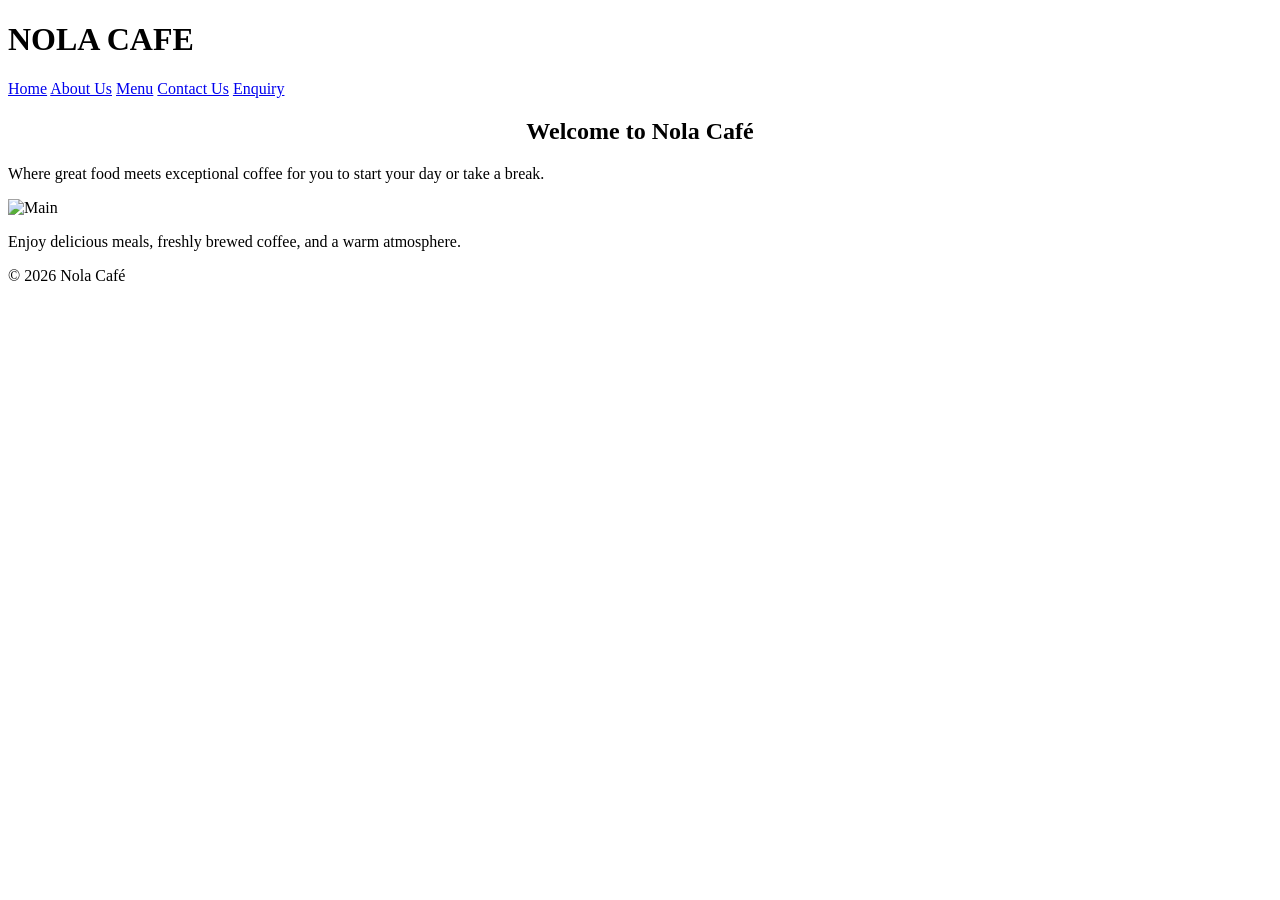
==== index.html @ 25c1363e "Create index.html" ====
<!DOCTYPE html>
<html lang="en">
<head>
    <meta charset="UTF-8">
    <meta name="viewport" content="width=device-width, initial-scale=1.0">
    <title>HOME | Nola Café</title>
</head>
<body>
    
     <header>
        <h1>NOLA CAFE</h1>
    

<nav>
    
    <a href="index.html">Home</a>
    <a href="pages/about.html">About Us</a>
    <a href="pages/menu.html">Menu</a>
    <a href="pages/contact.html">Contact Us</a>
    <a href="pages/enquiry.html">Enquiry</a>

</nav>
</header>   
   
  <main>

<section>
  
<h1 style="text-align: center;color: black; size: 24px; size: medium">Welcome to Nola Café</h1>
<p>Where great food meets exceptional coffee for you to start your day or take a break.</p>

<!-- add the image OIP(1).webp to the home page with a width of 100% and height of 100% -->
<img src ="pages/cafe.webp" alt="Main" width="100%" height="100%">
</section>
<p>Enjoy delicious meals, freshly brewed coffee, and a warm atmosphere.</p>

</main> 

<p>© 2026 Nola Café</p>

</body>
</html>
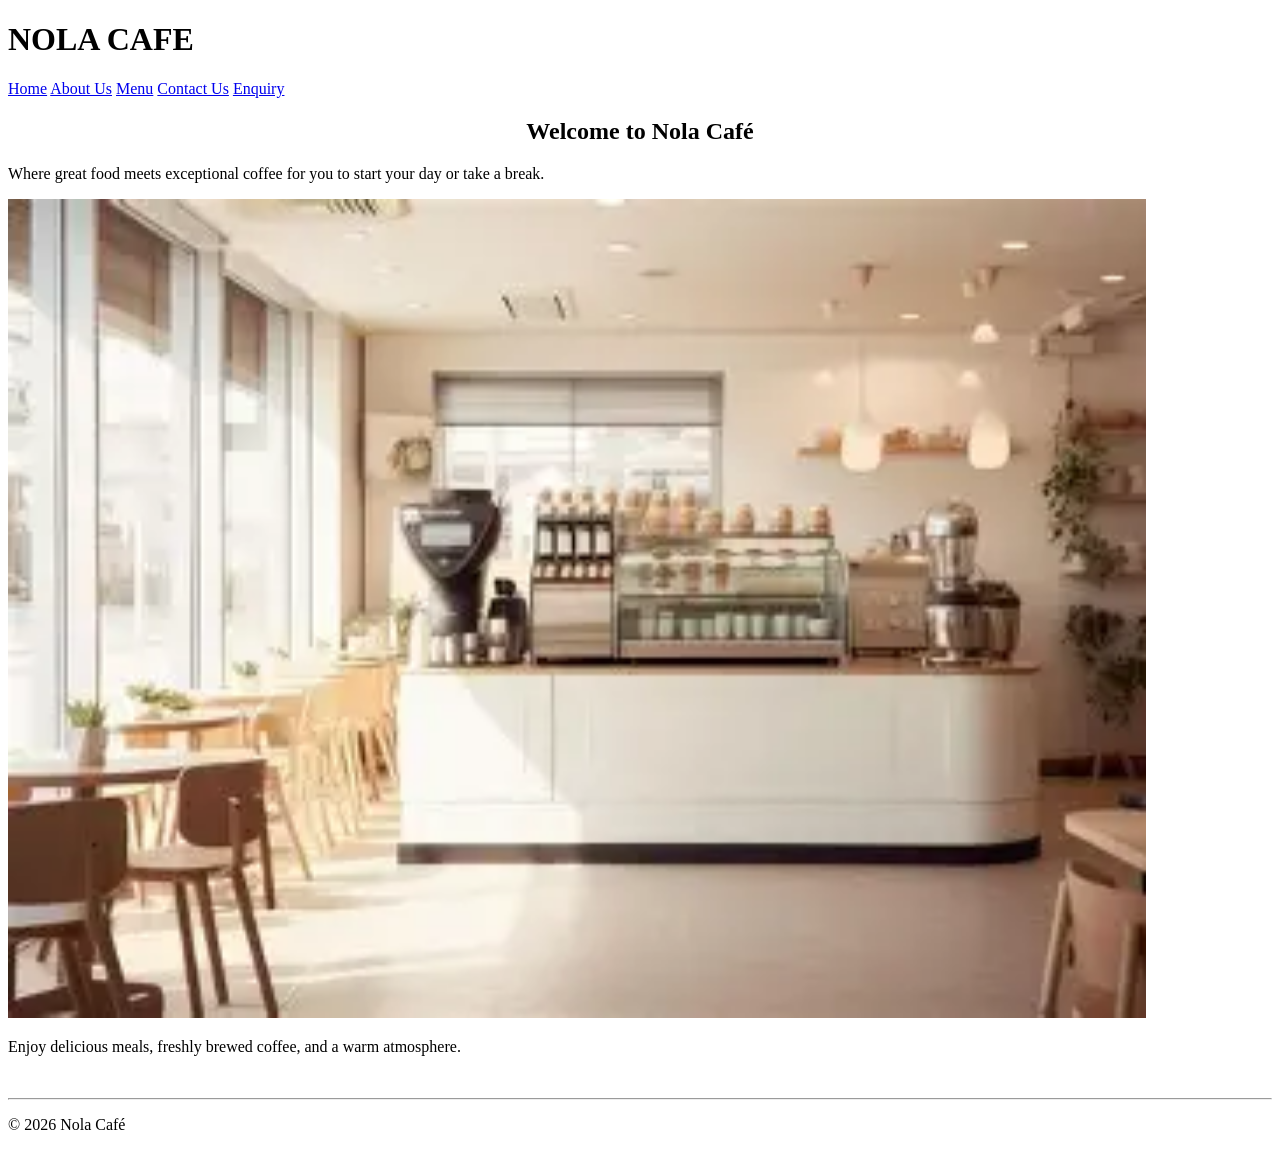
==== commit 30fbf2b1: "Update index.html" ====
--- a/index.html
+++ b/index.html
@@ -30,11 +30,13 @@
 <p>Where great food meets exceptional coffee for you to start your day or take a break.</p>
 
 <!-- add the image OIP(1).webp to the home page with a width of 100% and height of 100% -->
-<img src ="pages/cafe.webp" alt="Main" width="100%" height="100%">
+<img src ="./assets/images/download.webp" width="90%" height="90%" alt="Main">
 </section>
 <p>Enjoy delicious meals, freshly brewed coffee, and a warm atmosphere.</p>
+<br/><hr>
+</main> 
 
-</main> 
+ 
 
 <p>© 2026 Nola Café</p>
 
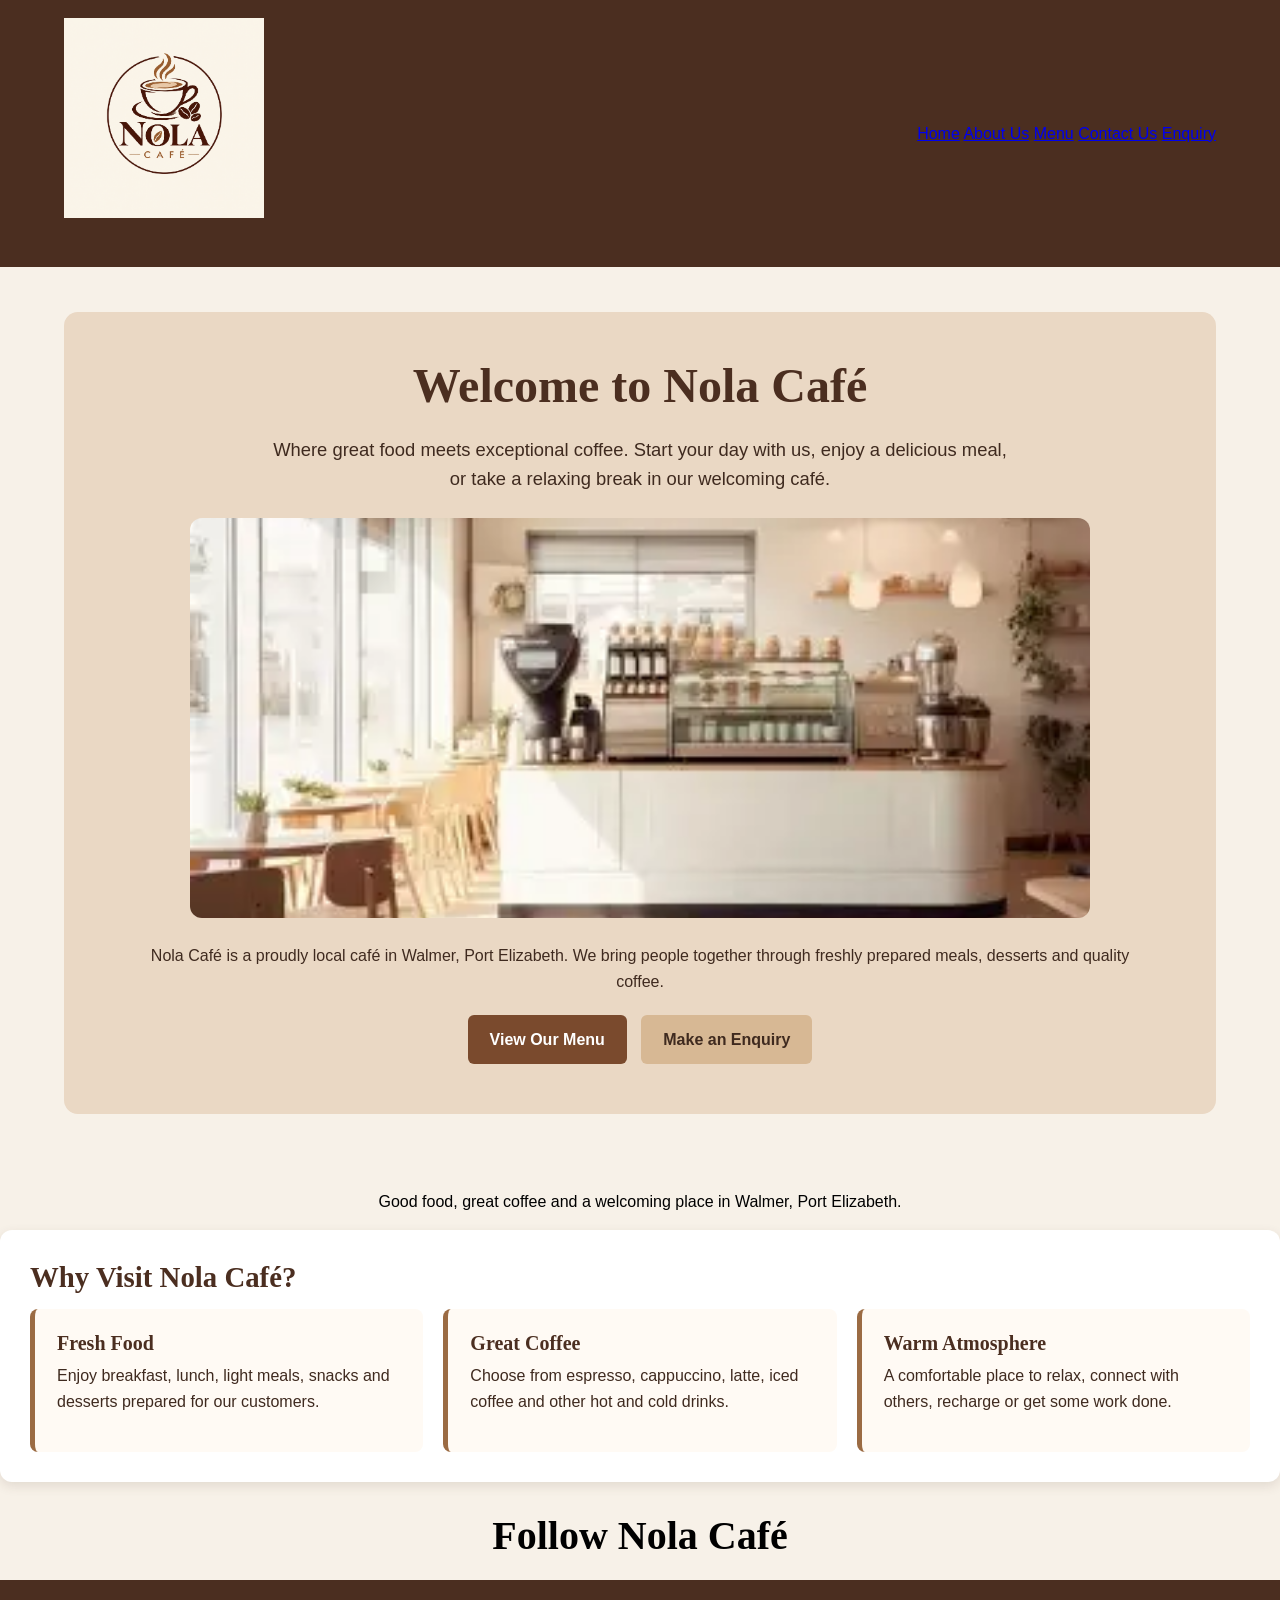
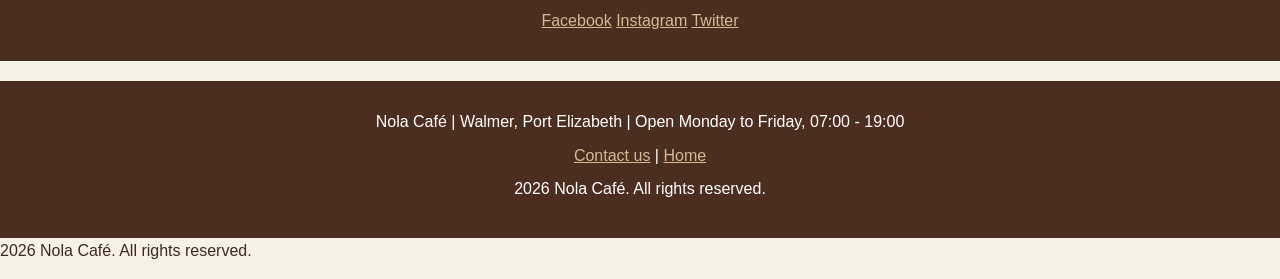
==== commit 9337f1b1: "Update index.html" ====
--- a/index.html
+++ b/index.html
@@ -3,42 +3,102 @@
 <head>
     <meta charset="UTF-8">
     <meta name="viewport" content="width=device-width, initial-scale=1.0">
-    <title>HOME | Nola Café</title>
+    <title>NOLA CAFE</title>
+       <!-- External stylesheet -->
+    <link rel="stylesheet" href="./assets/css/style.css">
 </head>
 <body>
-    
-     <header>
-        <h1>NOLA CAFE</h1>
-    
+   <header>
+        <h1>
+       <img src="./assets/images/logo.png" alt="NOLA CAFE Logo" size=" small" width="200" height="200">
+        </h1>
+        
+ <!-- Main navigation -->
+<nav>
+      <a href="index.html" class="active">Home</a>
+      <a href="pages/about.html">About Us</a>
+      <a href="pages/menu.html">Menu</a>
+      <a href="pages/contact.html">Contact Us</a>
+      <a href="pages/enquiry.html">Enquiry</a>
 
-<nav>
-    
-    <a href="index.html">Home</a>
-    <a href="pages/about.html">About Us</a>
-    <a href="pages/menu.html">Menu</a>
-    <a href="pages/contact.html">Contact Us</a>
-    <a href="pages/enquiry.html">Enquiry</a>
+ </nav>
+       </header>   
+    <!-- Main website content -->
+    <main>
+       
+        <section class="hero">
+            <h1>Welcome to Nola Café</h1>
+            <p class="hero-text">Where great food meets exceptional coffee. Start your day with us, enjoy a delicious meal, or take a relaxing break in our welcoming café.</p>
+            <img class="hero-image" 
+            src="./assets/images/download.webp" width="250%" height="250%" alt="Main">
+            <p>Nola Café is a proudly local café in Walmer, Port Elizabeth. We bring people together through freshly prepared meals, desserts and quality coffee.</p>
+            <a class="button" href="pages/menu.html">View Our Menu</a>
+            <a class="button button-light" href="pages/enquiry.html">Make an Enquiry</a>
 
-</nav>
-</header>   
-   
-  <main>
+        </section>
 
-<section>
-  
-<h1 style="text-align: center;color: black; size: 24px; size: medium">Welcome to Nola Café</h1>
-<p>Where great food meets exceptional coffee for you to start your day or take a break.</p>
 
-<!-- add the image OIP(1).webp to the home page with a width of 100% and height of 100% -->
-<img src ="./assets/images/download.webp" width="90%" height="90%" alt="Main">
-</section>
-<p>Enjoy delicious meals, freshly brewed coffee, and a warm atmosphere.</p>
-<br/><hr>
-</main> 
+    </main>
 
- 
+                <p style="text-align: center; color: black; size: 24px; size: medium">
+                    Good food, great coffee and a welcoming place
+                    in Walmer, Port Elizabeth.
+                </p>
 
-<p>© 2026 Nola Café</p>
 
+         <section class="card">
+            <h2>Why Visit Nola Café?</h2>
+            <div class="info-grid">
+                <article class="info-card">
+                    <h3>Fresh Food</h3>
+                    <p>Enjoy breakfast, lunch, light meals, snacks and desserts prepared for our customers.</p>
+                </article>
+                <article class="info-card">
+                    <h3>Great Coffee</h3>
+                    <p>Choose from espresso, cappuccino, latte, iced coffee and other hot and cold drinks.</p>
+                </article>
+                <article class="info-card">
+                    <h3>Warm Atmosphere</h3>
+                    <p>A comfortable place to relax, connect with others, recharge or get some work done.</p>
+                </article>
+            </div>
+        </section>
+    </main>
+
+
+            <div>
+
+                <h1 style="text-align: center; color: black; size: 24px; size: medium">Follow Nola Café</h1>
+
+                <!-- Replace these with the café's verified social media profiles -->
+                <div class="social-links">
+                   <footer>
+                    <a href="https://facebook.com/NolaCafe" target="_blank"><i class = "fab fa-facebook-f"></i> Facebook</a>
+                    <a href="https://www.instagram.com/NolaCafe" target="_blank"><i class = "fab fa-instagram"></i> Instagram</a>
+                    <a href="https://twitter.com/NolaCafe" target="_blank"><i class = "fab fa-twitter"></i> Twitter</a>  
+                </footer>  
+                </div>
+
+            </div>
+
+            <footer>
+        <p>Nola Café | Walmer, Port Elizabeth | Open Monday to Friday, 07:00 - 19:00</p>
+        <p><a href="contact.html">Contact us</a> | <a href="../index.html">Home</a></p>
+        <p> 2026 Nola Café. All rights reserved.</p>
+    </footer>
+
+
+        <div class="copyright">
+
+            <p>
+              2026 Nola Café. All rights reserved.
+            </p>
+
+        </div>
+
+    </footer>
+</body>
+
+</html>
 </body>
 </html>
--- a/assets/css/style.css
+++ b/assets/css/style.css
@@ -0,0 +1,594 @@
+@import url('https://fonts.googleapis.com/css2?family=Sofia&effect=neon|outline|emboss|shadow-multiple:wght@300&display=swap');
+
+/* Basic reset */
+* {
+    margin: 0;
+    padding: 0;
+    box-sizing: border-box;
+    border: 0;
+    font-size: 100%;
+}
+
+
+/* BODY  */
+
+body {
+    font-family: Arial, Helvetica, sans-serif;
+    font-size: 16px;
+    line-height: 1.6;
+    color: #3f2a1f;
+    background-color: #f7f1e8;
+}
+
+
+/* =========================
+   HEADER
+   ========================= */
+
+header {
+    background-color: #4b2e20;
+    color: white;
+    padding: 18px 5%;
+    display: flex;
+    justify-content: space-between;
+    align-items: center;
+    gap: 25px;
+}
+
+
+/* =========================
+   LOGO
+   ========================= */
+
+.logo {
+    font-family: Georgia, "Times New Roman", serif;
+    font-size: 1.8rem;
+    font-weight: bold;
+    letter-spacing: 2px;
+    white-space: nowrap;
+}
+
+
+/* =========================
+   NAVIGATION
+   ========================= */
+
+.nav-links {
+    list-style: none;
+    padding: 0;
+    margin: 0;
+    display: flex;
+    justify-content: center;
+    align-items: center;
+    gap: 5px;
+    background-color: #4b2e20;
+}
+
+.nav-links li {
+    list-style: none;
+}
+
+.nav-links a {
+    color: #f7f1e8;
+    text-decoration: none;
+    padding: 10px 15px;
+    border-radius: 5px;
+    font-weight: bold;
+    display: block;
+}
+
+.nav-links a:hover,
+.nav-links a.active {
+    background-color: #d7b894;
+    color: #3f2a1f;
+}
+
+
+/* =========================
+   HEADINGS
+   ========================= */
+
+h1,
+h2,
+h3 {
+    font-family: Georgia, "Times New Roman", serif;
+    color: #4b2e20;
+    line-height: 1.2;
+}
+
+h1 {
+    text-align: center;
+    font-size: 2.5rem;
+    margin-bottom: 20px;
+}
+
+h2 {
+    font-size: 1.8rem;
+    margin-bottom: 15px;
+}
+
+h3 {
+    font-size: 1.25rem;
+    margin-bottom: 8px;
+}
+/* Main page area */
+main {
+    width: 90%;
+    max-width: 1200px;
+    margin: 0 auto;
+    padding: 45px 0;
+}
+
+h1,
+h2,
+h3 {
+    font-family: Georgia, 'Times New Roman', serif;
+    color: #4b2e20;
+    line-height: 1.2;
+}
+
+h1 {
+    text-align: center;
+    font-size: 2.5rem;
+    margin-bottom: 20px;
+}
+
+h2 {
+    font-size: 1.8rem;
+    margin-bottom: 15px;
+}
+
+h3 {
+    font-size: 1.25rem;
+    margin-bottom: 8px;
+}
+
+p {
+    margin-bottom: 15px;
+}
+
+/* Reusable content card */
+.card {
+    background-color: white;
+    padding: 30px;
+    margin-bottom: 30px;
+    border-radius: 12px;
+    box-shadow: 0 4px 12px rgba(75, 46, 32, 0.12);
+}
+
+/* Home page hero */
+.hero {
+    text-align: center;
+    background-color: #ead8c4;
+    padding: 45px 6%;
+    margin-bottom: 30px;
+    border-radius: 14px;
+}
+
+.hero h1 {
+    font-size: 3rem;
+}
+
+.hero-text {
+    max-width: 750px;
+    margin: 0 auto 25px;
+    font-size: 1.15rem;
+}
+
+.hero-image {
+    display: block;
+    width: 100%;
+    max-width: 900px;
+    height: 400px;
+    object-fit: cover;
+    margin: 25px auto;
+    border-radius: 12px;
+}
+
+/* Buttons */
+.button {
+    display: inline-block;
+    background-color: #7a4a2d;
+    color: white;
+    text-decoration: none;
+    padding: 12px 22px;
+    margin: 5px;
+    border-radius: 6px;
+    font-weight: bold;
+    transition: background-color 0.3s ease, transform 0.2s ease;
+}
+
+.button:hover {
+    background-color: #4b2e20;
+    transform: translateY(-2px);
+}
+
+.button-light {
+    background-color: #d7b894;
+    color: #3f2a1f;
+}
+
+.button-light:hover {
+    background-color: #c4a17a;
+}
+
+/* Home page information cards */
+.info-grid {
+    display: grid;
+    grid-template-columns: repeat(3, 1fr);
+    gap: 20px;
+}
+
+.info-card {
+    background-color: #fffaf4;
+    padding: 22px;
+    border-left: 5px solid #9b6b43;
+    border-radius: 8px;
+}
+
+/* About page content */
+.about-section {
+    margin-bottom: 18px;
+}
+
+.about-section h2 {
+    border-bottom: 2px solid #d7b894;
+    padding-bottom: 8px;
+}
+
+/* Native HTML details/summary keeps the About page interactive without JavaScript */
+details {
+    background-color: #fffaf4;
+    margin-bottom: 10px;
+    border: 1px solid #ead8c4;
+    border-radius: 7px;
+    overflow: hidden;
+}
+
+details summary {
+    cursor: pointer;
+    padding: 15px 18px;
+    background-color: #ead8c4;
+    color: #4b2e20;
+    font-weight: bold;
+}
+
+details p {
+    padding: 15px 18px 5px;
+}
+
+/* Team cards */
+.team-grid {
+    display: grid;
+    grid-template-columns: repeat(5, 1fr);
+    gap: 15px;
+}
+
+.team-card {
+    background-color: #fffaf4;
+    padding: 20px 12px;
+    text-align: center;
+    border-radius: 10px;
+    border: 1px solid #ead8c4;
+    box-shadow: 0 3px 8px rgba(75, 46, 32, 0.08);
+}
+
+.team-card p:last-child {
+    margin-bottom: 0;
+}
+
+.team-icon {
+    width: 65px;
+    height: 65px;
+    margin: 0 auto 12px;
+    display: flex;
+    align-items: center;
+    justify-content: center;
+    background-color: #7a4a2d;
+    color: white;
+    border-radius: 50%;
+    font-family: Georgia, 'Times New Roman', serif;
+    font-size: 1.4rem;
+}
+
+/* Menu tables */
+.menu-intro {
+    max-width: 750px;
+    margin: 0 auto 30px;
+    text-align: center;
+}
+
+.menu-section {
+    margin-bottom: 30px;
+}
+
+.menu-section h2 {
+    background-color: #4b2e20;
+    color: white;
+    padding: 13px 18px;
+    margin-bottom: 0;
+    border-radius: 8px 8px 0 0;
+}
+
+.menu-table {
+    width: 100%;
+    border-collapse: collapse;
+    background-color: white;
+    box-shadow: 0 3px 10px rgba(75, 46, 32, 0.1);
+}
+
+.menu-table th,
+.menu-table td {
+    padding: 13px 16px;
+    text-align: left;
+    border-bottom: 1px solid #ead8c4;
+}
+
+.menu-table th {
+    background-color: #f0e2d1;
+    color: #4b2e20;
+}
+
+.menu-table th:last-child,
+.menu-table td:last-child {
+    text-align: right;
+    white-space: nowrap;
+}
+
+.menu-table tr:hover {
+    background-color: #fff8ef;
+}
+
+.special td {
+    font-weight: bold;
+}
+
+/* Contact page */
+.contact-grid {
+    display: grid;
+    grid-template-columns: 1fr 1fr;
+    gap: 25px;
+    align-items: start;
+}
+
+.contact-list {
+    list-style: none;
+}
+
+.contact-list li {
+    background-color: #fffaf4;
+    padding: 13px;
+    margin-bottom: 10px;
+    border-radius: 7px;
+}
+
+.contact-list a {
+    color: #7a4a2d;
+    font-weight: bold;
+}
+
+.map {
+    width: 100%;
+    min-height: 350px;
+    border: 0;
+    border-radius: 10px;
+}
+
+/* Forms */
+.form-container {
+    max-width: 750px;
+    margin: 0 auto;
+    background-color: white;
+    padding: 30px;
+    border-radius: 12px;
+    box-shadow: 0 4px 12px rgba(75, 46, 32, 0.12);
+}
+
+.form-group {
+    margin-bottom: 18px;
+}
+
+label {
+    display: block;
+    margin-bottom: 6px;
+    font-weight: bold;
+}
+
+input[type='text'],
+input[type='email'],
+input[type='tel'],
+input[type='date'],
+select,
+textarea {
+    width: 100%;
+    padding: 11px;
+    border: 1px solid #cdbba8;
+    border-radius: 6px;
+    font: inherit;
+    background-color: #fffdf9;
+}
+
+input:focus,
+select:focus,
+textarea:focus {
+    outline: 2px solid #d7b894;
+    border-color: #7a4a2d;
+}
+
+textarea {
+    min-height: 130px;
+    resize: vertical;
+}
+
+.radio-group,
+.checkbox-label {
+    font-weight: normal;
+}
+
+.radio-group label {
+    display: inline-block;
+    margin-right: 18px;
+    font-weight: normal;
+}
+
+.form-buttons {
+    text-align: center;
+    margin-top: 20px;
+}
+
+input[type='submit'],
+input[type='reset'] {
+    padding: 11px 20px;
+    border: 0;
+    border-radius: 6px;
+    cursor: pointer;
+    font: inherit;
+    font-weight: bold;
+    margin: 5px;
+}
+
+input[type='submit'] {
+    background-color: #7a4a2d;
+    color: white;
+}
+
+input[type='reset'] {
+    background-color: #ddd0c3;
+    color: #3f2a1f;
+}
+
+input[type='submit']:hover {
+    background-color: #4b2e20;
+}
+
+input[type='reset']:hover {
+    background-color: #c9b9aa;
+}
+
+/* Footer */
+footer {
+    background-color: #4b2e20;
+    color: white;
+    text-align: center;
+    padding: 28px 5%;
+    margin-top: 20px;
+}
+
+footer p {
+    margin-bottom: 8px;
+}
+
+footer a {
+    color: #d7b894;
+}
+
+/* Tablet layout */
+@media (max-width: 900px) {
+    header {
+        flex-direction: column;
+    }
+
+    .info-grid {
+        grid-template-columns: repeat(2, 1fr);
+    }
+
+    .team-grid {
+        grid-template-columns: repeat(3, 1fr);
+    }
+
+    .contact-grid {
+        grid-template-columns: 1fr;
+    }
+}
+
+/* Mobile layout - CSS responsive breakpoint required for Part 2 */
+@media (max-width: 600px) {
+    body {
+        font-size: 15px;
+    }
+
+    header {
+        padding: 16px 4%;
+        gap: 12px;
+    }
+
+    .logo {
+        font-size: 1.5rem;
+    }
+
+    .nav-links {
+        width: 100%;
+        flex-direction: column;
+        gap: 3px;
+    }
+
+    .nav-links a {
+        width: 100%;
+        text-align: center;
+    }
+
+    main {
+        width: 94%;
+        padding: 30px 0;
+    }
+
+    h1 {
+        font-size: 2rem;
+    }
+
+    h2 {
+        font-size: 1.5rem;
+    }
+
+    .hero {
+        padding: 30px 5%;
+    }
+
+    .hero h1 {
+        font-size: 2.2rem;
+    }
+
+    .hero-image {
+        height: 250px;
+    }
+
+    .info-grid,
+    .team-grid {
+        grid-template-columns: 1fr;
+    }
+
+    .card,
+    .form-container {
+        padding: 20px;
+    }
+
+    .menu-table {
+        font-size: 0.9rem;
+    }
+
+    .menu-table th,
+    .menu-table td {
+        padding: 10px 8px;
+    }
+
+    .map {
+        min-height: 280px;
+    }
+}
+
+/* Very small phones */
+@media (max-width: 400px) {
+    .hero-image {
+        height: 210px;
+    }
+
+    .button {
+        display: block;
+        margin: 8px 0;
+    }
+
+    .menu-table th,
+    .menu-table td {
+        padding: 8px 5px;
+    }
+}
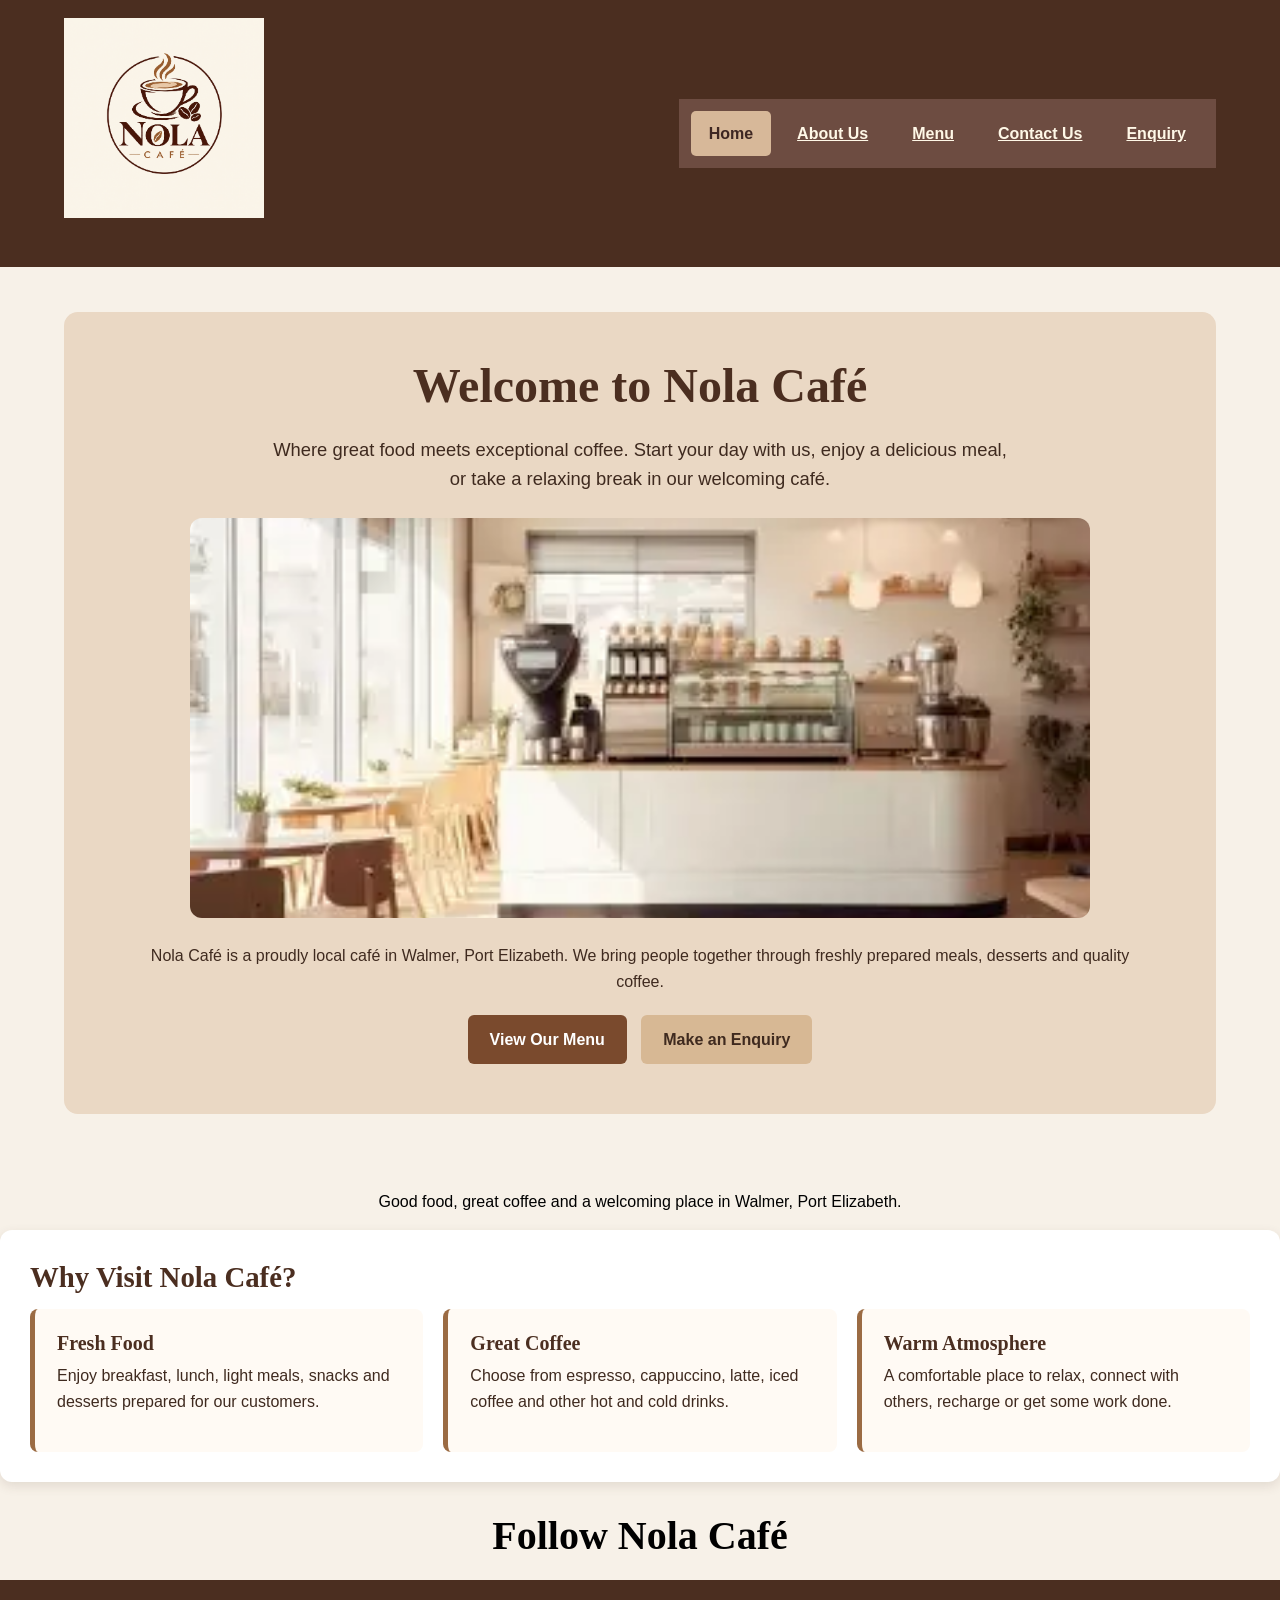
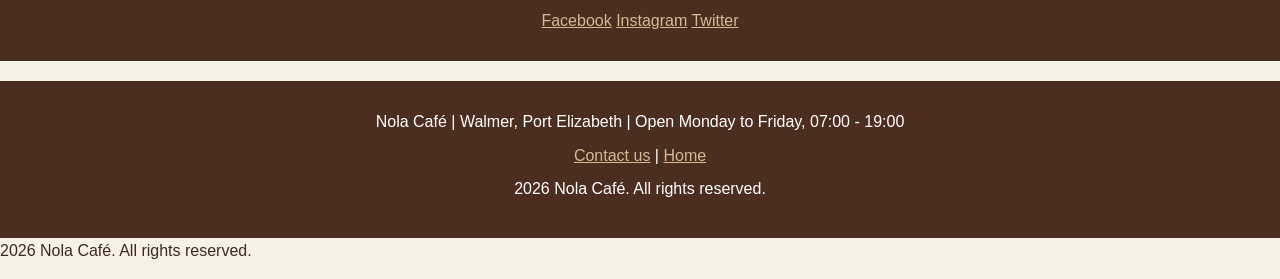
==== commit 8698a1a8: "Update index.html" ====
--- a/index.html
+++ b/index.html
@@ -10,6 +10,7 @@
 <body>
    <header>
         <h1>
+            <!--Logo's picture goes here-->
        <img src="./assets/images/logo.png" alt="NOLA CAFE Logo" size=" small" width="200" height="200">
         </h1>
         
@@ -47,6 +48,7 @@
 
 
          <section class="card">
+            <!--Reasons why you must visit Nola Cafe -->
             <h2>Why Visit Nola Café?</h2>
             <div class="info-grid">
                 <article class="info-card">
@@ -70,7 +72,7 @@
 
                 <h1 style="text-align: center; color: black; size: 24px; size: medium">Follow Nola Café</h1>
 
-                <!-- Replace these with the café's verified social media profiles -->
+                <!-- Nola Cafe Social Links -->
                 <div class="social-links">
                    <footer>
                     <a href="https://facebook.com/NolaCafe" target="_blank"><i class = "fab fa-facebook-f"></i> Facebook</a>
--- a/assets/css/style.css
+++ b/assets/css/style.css
@@ -10,7 +10,7 @@
 }
 
 
-/* BODY  */
+/* BODY */
 
 body {
     font-family: Arial, Helvetica, sans-serif;
@@ -21,10 +21,7 @@
 }
 
 
-/* =========================
-   HEADER
-   ========================= */
-
+/* Defining the decoration, typography, and the layout for Nola Cafe*/
 header {
     background-color: #4b2e20;
     color: white;
@@ -36,10 +33,7 @@
 }
 
 
-/* =========================
-   LOGO
-   ========================= */
-
+/* LOGO*/
 .logo {
     font-family: Georgia, "Times New Roman", serif;
     font-size: 1.8rem;
@@ -49,44 +43,36 @@
 }
 
 
-/* =========================
-   NAVIGATION
-   ========================= */
-
-.nav-links {
-    list-style: none;
-    padding: 0;
-    margin: 0;
+/* NAVIGATION LINKS */
+
+nav {
+    background-color: #6d4c41;
     display: flex;
     justify-content: center;
     align-items: center;
-    gap: 5px;
-    background-color: #4b2e20;
-}
-
-.nav-links li {
-    list-style: none;
-}
-
-.nav-links a {
-    color: #f7f1e8;
+    flex-wrap: wrap;
+    padding: 12px;
+    gap: 8px;
+}
+
+nav a {
+    color: #fff8e7;
+    padding: 10px 18px;
+    border-radius: 5px;
+    font-weight: bold;
+    transition: background-color 0.3s ease;
+}
+
+nav a:hover,
+nav a.active {
+    background-color: #d7b899;
+    color: #3e2723;
     text-decoration: none;
-    padding: 10px 15px;
-    border-radius: 5px;
-    font-weight: bold;
-    display: block;
-}
-
-.nav-links a:hover,
-.nav-links a.active {
-    background-color: #d7b894;
-    color: #3f2a1f;
-}
-
-
-/* =========================
-   HEADINGS
-   ========================= */
+}
+
+
+
+/* HEADINGS */
 
 h1,
 h2,
@@ -482,6 +468,14 @@
     color: #d7b894;
 }
 
+.success-message {
+      display: none;
+      text-align: center;
+      margin-top: 15px;
+      color: green;
+      font-weight: bold;
+    }
+
 /* Tablet layout */
 @media (max-width: 900px) {
     header {
@@ -501,7 +495,7 @@
     }
 }
 
-/* Mobile layout - CSS responsive breakpoint required for Part 2 */
+/* Mobile layout */
 @media (max-width: 600px) {
     body {
         font-size: 15px;
@@ -576,7 +570,7 @@
     }
 }
 
-/* Very small phones */
+/* small phones */
 @media (max-width: 400px) {
     .hero-image {
         height: 210px;
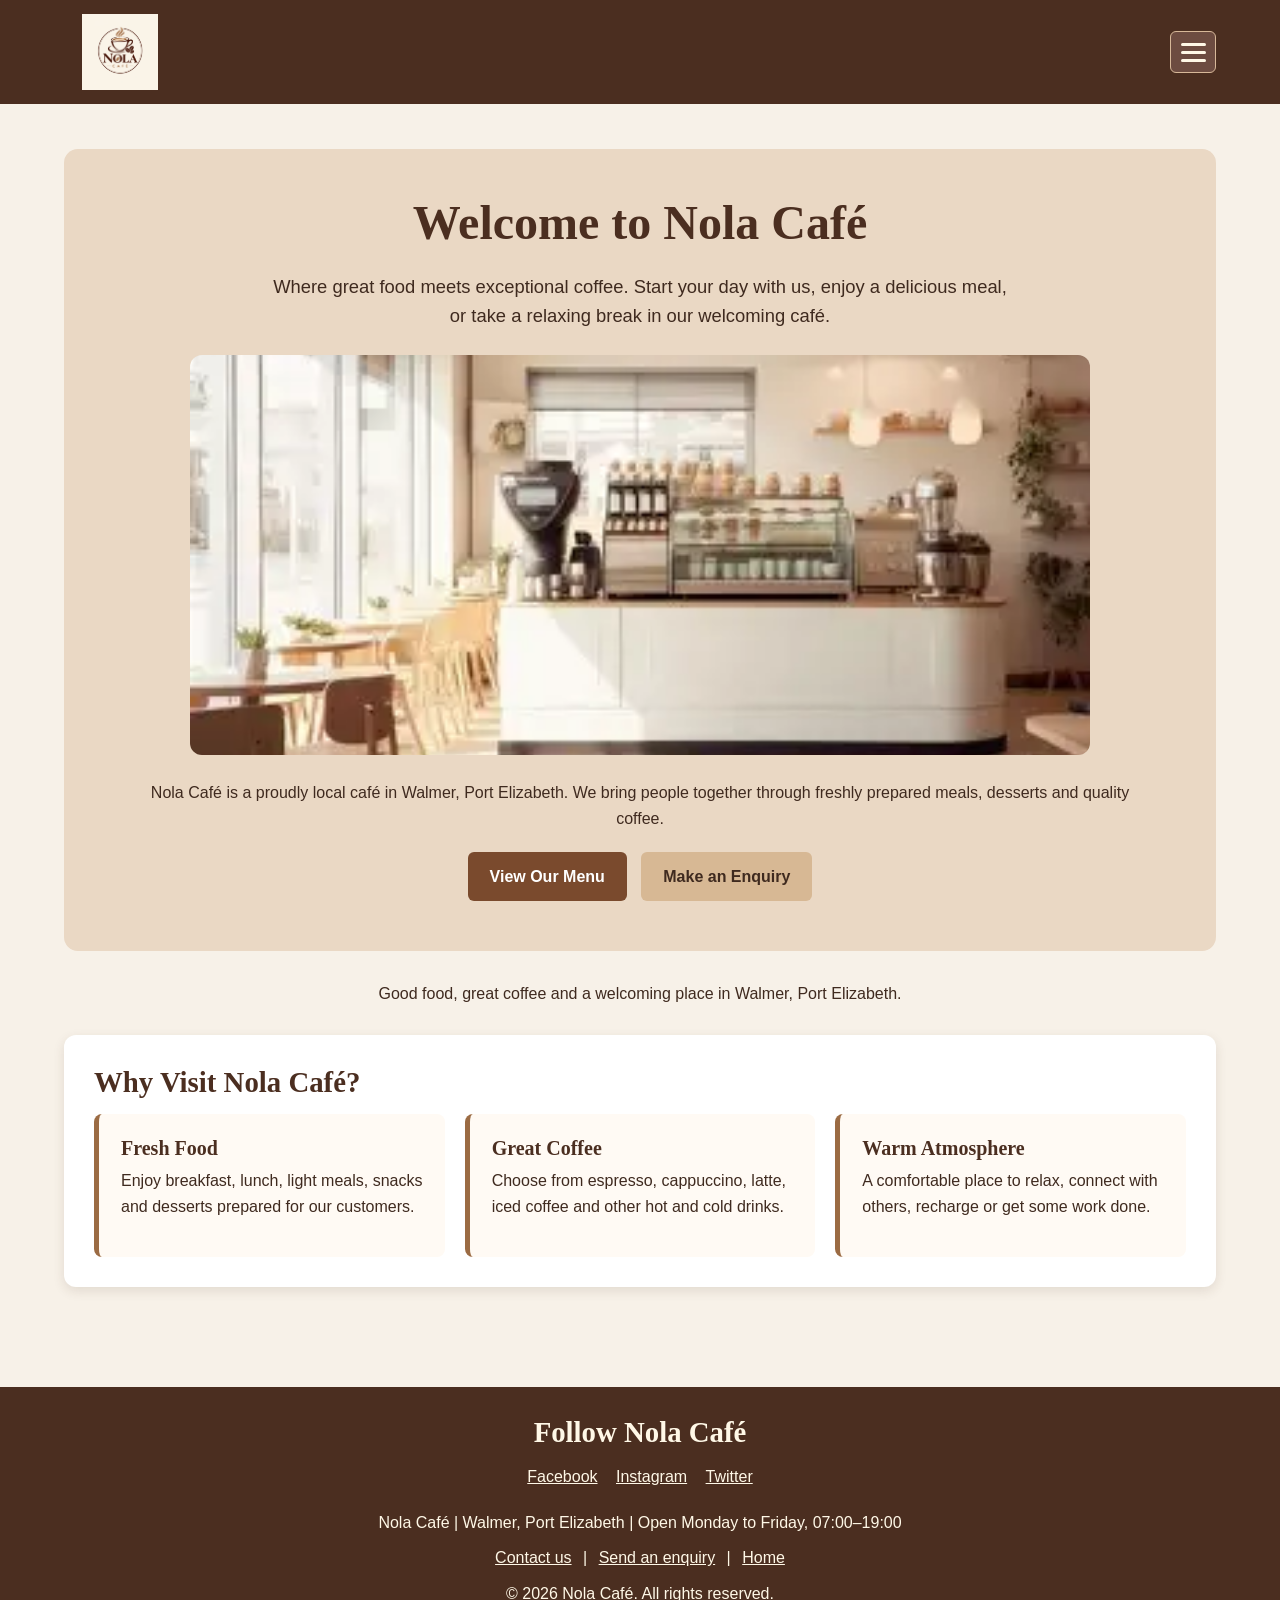
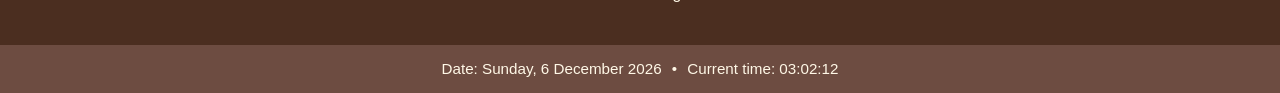
==== commit 04fba506: "Update index.html" ====
--- a/index.html
+++ b/index.html
@@ -3,104 +3,58 @@
 <head>
     <meta charset="UTF-8">
     <meta name="viewport" content="width=device-width, initial-scale=1.0">
-    <title>NOLA CAFE</title>
-       <!-- External stylesheet -->
+    <meta name="description" content="Welcome to Nola Café in Walmer, Port Elizabeth. Enjoy coffee, breakfast, lunch and desserts.">
+    <title>Nola Café | Home</title>
     <link rel="stylesheet" href="./assets/css/style.css">
 </head>
 <body>
-   <header>
-        <h1>
-            <!--Logo's picture goes here-->
-       <img src="./assets/images/logo.png" alt="NOLA CAFE Logo" size=" small" width="200" height="200">
-        </h1>
-        
- <!-- Main navigation -->
-<nav>
-      <a href="index.html" class="active">Home</a>
-      <a href="pages/about.html">About Us</a>
-      <a href="pages/menu.html">Menu</a>
-      <a href="pages/contact.html">Contact Us</a>
-      <a href="pages/enquiry.html">Enquiry</a>
+<header class="site-header">
+    <a class="site-logo" href="./index.html" aria-label="Nola Café home">
+        <img src="./assets/images/logo.png" alt="Nola Café logo">
+    </a>
+    <button class="hamburger" type="button" aria-label="Open navigation" aria-expanded="false" aria-controls="mainNav">
+        <span></span><span></span><span></span>
+    </button>
+    <nav id="mainNav" class="nav-links" aria-label="Main navigation">
+        <a href="index.html" class="active" aria-current="page">Home</a>
+        <a href="pages/about.html">About Us</a>
+        <a href="pages/menu.html">Menu</a>
+        <a href="pages/contact.html">Contact Us</a>
+        <a href="pages/enquiry.html">Enquiry</a>
+    </nav>
+</header>
+<main>
+    <section class="hero">
+        <h1>Welcome to Nola Café</h1>
+        <p class="hero-text">Where great food meets exceptional coffee. Start your day with us, enjoy a delicious meal, or take a relaxing break in our welcoming café.</p>
+        <img class="hero-image" src="./assets/images/download.webp" alt="A welcoming view of Nola Café" loading="lazy">
+        <p>Nola Café is a proudly local café in Walmer, Port Elizabeth. We bring people together through freshly prepared meals, desserts and quality coffee.</p>
+        <a class="button" href="pages/menu.html">View Our Menu</a>
+        <a class="button button-light" href="pages/enquiry.html">Make an Enquiry</a>
+    </section>
+    <p class="home-intro">Good food, great coffee and a welcoming place in Walmer, Port Elizabeth.</p>
+    <section class="card">
+        <h2>Why Visit Nola Café?</h2>
+        <div class="info-grid">
+            <article class="info-card"><h3>Fresh Food</h3><p>Enjoy breakfast, lunch, light meals, snacks and desserts prepared for our customers.</p></article>
+            <article class="info-card"><h3>Great Coffee</h3><p>Choose from espresso, cappuccino, latte, iced coffee and other hot and cold drinks.</p></article>
+            <article class="info-card"><h3>Warm Atmosphere</h3><p>A comfortable place to relax, connect with others, recharge or get some work done.</p></article>
+        </div>
+    </section>
+</main>
+<footer class="site-footer">
+    <h2>Follow Nola Café</h2>
+    <div class="social-links">
+        <a href="https://facebook.com/NolaCafe" target="_blank" rel="noopener noreferrer">Facebook</a>
+        <a href="https://www.instagram.com/NolaCafe" target="_blank" rel="noopener noreferrer">Instagram</a>
+        <a href="https://twitter.com/NolaCafe" target="_blank" rel="noopener noreferrer">Twitter</a>
+    </div>
+    <p>Nola Café | Walmer, Port Elizabeth | Open Monday to Friday, 07:00–19:00</p>
+    <p><a href="pages/contact.html">Contact us</a> | <a href="pages/enquiry.html">Send an enquiry</a> | <a href="index.html">Home</a></p>
+    <p>© 2026 Nola Café. All rights reserved.</p>
+</footer>
+<div class="live-datetime"><span>Date: <span id="currentDate"></span></span><span>Current time: <span id="time"></span></span></div>
+<script src="./assets/js/script.js"></script>
+</body>
+</html>
 
- </nav>
-       </header>   
-    <!-- Main website content -->
-    <main>
-       
-        <section class="hero">
-            <h1>Welcome to Nola Café</h1>
-            <p class="hero-text">Where great food meets exceptional coffee. Start your day with us, enjoy a delicious meal, or take a relaxing break in our welcoming café.</p>
-            <img class="hero-image" 
-            src="./assets/images/download.webp" width="250%" height="250%" alt="Main">
-            <p>Nola Café is a proudly local café in Walmer, Port Elizabeth. We bring people together through freshly prepared meals, desserts and quality coffee.</p>
-            <a class="button" href="pages/menu.html">View Our Menu</a>
-            <a class="button button-light" href="pages/enquiry.html">Make an Enquiry</a>
-
-        </section>
-
-
-    </main>
-
-                <p style="text-align: center; color: black; size: 24px; size: medium">
-                    Good food, great coffee and a welcoming place
-                    in Walmer, Port Elizabeth.
-                </p>
-
-
-         <section class="card">
-            <!--Reasons why you must visit Nola Cafe -->
-            <h2>Why Visit Nola Café?</h2>
-            <div class="info-grid">
-                <article class="info-card">
-                    <h3>Fresh Food</h3>
-                    <p>Enjoy breakfast, lunch, light meals, snacks and desserts prepared for our customers.</p>
-                </article>
-                <article class="info-card">
-                    <h3>Great Coffee</h3>
-                    <p>Choose from espresso, cappuccino, latte, iced coffee and other hot and cold drinks.</p>
-                </article>
-                <article class="info-card">
-                    <h3>Warm Atmosphere</h3>
-                    <p>A comfortable place to relax, connect with others, recharge or get some work done.</p>
-                </article>
-            </div>
-        </section>
-    </main>
-
-
-            <div>
-
-                <h1 style="text-align: center; color: black; size: 24px; size: medium">Follow Nola Café</h1>
-
-                <!-- Nola Cafe Social Links -->
-                <div class="social-links">
-                   <footer>
-                    <a href="https://facebook.com/NolaCafe" target="_blank"><i class = "fab fa-facebook-f"></i> Facebook</a>
-                    <a href="https://www.instagram.com/NolaCafe" target="_blank"><i class = "fab fa-instagram"></i> Instagram</a>
-                    <a href="https://twitter.com/NolaCafe" target="_blank"><i class = "fab fa-twitter"></i> Twitter</a>  
-                </footer>  
-                </div>
-
-            </div>
-
-            <footer>
-        <p>Nola Café | Walmer, Port Elizabeth | Open Monday to Friday, 07:00 - 19:00</p>
-        <p><a href="contact.html">Contact us</a> | <a href="../index.html">Home</a></p>
-        <p> 2026 Nola Café. All rights reserved.</p>
-    </footer>
-
-
-        <div class="copyright">
-
-            <p>
-              2026 Nola Café. All rights reserved.
-            </p>
-
-        </div>
-
-    </footer>
-</body>
-
-</html>
-</body>
-</html>
--- a/assets/css/style.css
+++ b/assets/css/style.css
@@ -586,3 +586,275 @@
         padding: 8px 5px;
     }
 }
+
+/* Hamburger button styles */
+  
+.hamburger {
+  display: none;                /* Hidden by default (only shown on small screens via media query) */
+  flex-direction: column;       /* Stack the three spans vertically */
+  cursor: pointer;              /* Show pointer cursor on hover for interactivity */
+  z-index: 1001;                /* Keep the hamburger above the nav menu so it’s always clickable */
+}
+
+.hamburger span {
+  height: 3px;                  /* Thickness of each line */
+  width: 25px;                  /* Length of each line */
+  background: white;            /* Line color (white matches the dark header background) */
+  margin: 4px 0;                /* Spacing between the lines */
+  border-radius: 5px;           /* Rounded edges for a smoother look */
+  transition: all 0.4s ease; 
+}
+.hamburger {
+    display: flex;  
+}
+
+/* ======================================
+   Nola Café interactive menu styles
+   ====================================== */
+.site-header {
+    background: #4b2e20;
+    color: #fff8e7;
+    padding: 14px 5%;
+    display: flex;
+    align-items: center;
+    justify-content: space-between;
+    gap: 22px;
+}
+.site-logo { display: inline-flex; align-items: center; flex-shrink: 0; }
+.site-logo img { display: block; width: 112px; height: 76px; object-fit: contain; }
+.site-header .nav-links { display: flex; align-items: center; justify-content: center; flex-wrap: wrap; gap: 6px; }
+.site-header .nav-links a { color: #fff8e7; text-decoration: none; padding: 10px 14px; border-radius: 5px; font-weight: bold; }
+.site-header .nav-links a:hover,
+.site-header .nav-links a.active { background: #d7b899; color: #3e2723; }
+.site-header .hamburger { display: none; border: 0; background: transparent; padding: 8px; cursor: pointer; }
+.site-header .hamburger span { display: block; width: 26px; height: 3px; margin: 5px 0; border-radius: 3px; background: #fff8e7; transition: transform .2s ease; }
+
+.interactive-menu { width: min(1180px, 92%); margin: 0 auto; padding: 42px 0 55px; }
+.menu-heading { text-align: center; max-width: 760px; margin: 0 auto 28px; }
+.menu-heading h1 { margin: 8px 0 14px; }
+.menu-heading p { margin-bottom: 12px; }
+.menu-heading .eyebrow { color: #8a5b3d; text-transform: uppercase; letter-spacing: 2px; font-size: .82rem; font-weight: bold; }
+.menu-controls { background: #fffaf4; padding: 22px; border: 1px solid #ead8c4; border-radius: 12px; margin-bottom: 28px; }
+.menu-controls label { display: block; max-width: 640px; margin: 0 auto 7px; font-weight: bold; color: #4b2e20; }
+#menuSearch { display: block; width: min(640px, 100%); margin: 0 auto 20px; padding: 13px 15px; border: 1px solid #c9b29b; border-radius: 7px; background: white; color: #3f2a1f; font: inherit; }
+#menuSearch:focus-visible, .filter-btn:focus-visible, #resetMenu:focus-visible { outline: 3px solid #b78050; outline-offset: 3px; }
+.menu-filters { display: flex; justify-content: center; flex-wrap: wrap; gap: 9px; }
+.filter-btn { padding: 9px 14px; border: 1px solid #c9b29b; border-radius: 24px; background: #f0e2d1; color: #4b2e20; font: inherit; font-size: .92rem; cursor: pointer; transition: background .2s ease, color .2s ease; }
+.filter-btn:hover, .filter-btn.active { background: #4b2e20; color: #fffaf4; }
+.menu-count { margin: 18px 0 0; text-align: center; color: #6d4c41; font-size: .95rem; }
+.menu-grid { display: grid; grid-template-columns: repeat(3, minmax(0, 1fr)); gap: 22px; align-items: stretch; }
+.menu-card { min-width: 0; overflow: hidden; border: 1px solid #ead8c4; border-radius: 12px; background: #fffaf4; box-shadow: 0 4px 12px rgba(75,46,32,.09); transition: transform .2s ease, box-shadow .2s ease; }
+.menu-card:hover { transform: translateY(-4px); box-shadow: 0 8px 18px rgba(75,46,32,.14); }
+.menu-card[hidden] { display: none !important; }
+.menu-card > img, .menu-card-placeholder { display: flex; width: 100%; height: 190px; align-items: center; justify-content: center; object-fit: cover; background: #ead8c4; color: #6d4c41; font-size: 3rem; }
+.menu-card-content { padding: 17px 18px 19px; }
+.menu-card-content .menu-category { margin: 0 0 6px; color: #8a5b3d; font-size: .76rem; text-transform: uppercase; letter-spacing: 1px; font-weight: bold; }
+.menu-card-content h2 { margin: 0 0 8px; font-size: 1.22rem; }
+.menu-description { min-height: 44px; margin: 0 0 12px; color: #675246; font-size: .94rem; }
+.menu-price { margin: 0; color: #4b2e20; font-size: 1.15rem; font-weight: bold; }
+.no-results { margin: 24px auto; padding: 25px; border: 1px dashed #c9b29b; border-radius: 10px; text-align: center; color: #6d4c41; }
+.no-results[hidden] { display: none; }
+.menu-reset-wrap { text-align: center; margin-top: 28px; }
+.site-footer { padding: 28px 5%; background: #4b2e20; color: #fff8e7; text-align: center; }
+.site-footer h2 { color: #fff8e7; }
+.site-footer p { margin: 10px 0; }
+.site-footer a { color: #fff8e7; margin: 0 7px; }
+.site-footer .social-links { margin: 12px 0 20px; }
+.site-footer .timestamp { font-size: .9rem; color: #ead8c4; }
+
+@media (max-width: 850px) {
+    .site-header { flex-wrap: wrap; }
+    .site-header .hamburger { display: block; margin-left: auto; }
+    .site-header .nav-links { display: none; flex-basis: 100%; flex-direction: column; align-items: stretch; width: 100%; }
+    .site-header .nav-links.active { display: flex; }
+    .site-header .nav-links a { text-align: center; }
+    .menu-grid { grid-template-columns: repeat(2, minmax(0, 1fr)); }
+}
+@media (max-width: 520px) {
+    .interactive-menu { width: 94%; padding-top: 28px; }
+    .menu-controls { padding: 15px; }
+    .menu-grid { grid-template-columns: 1fr; gap: 16px; }
+    .menu-card > img, .menu-card-placeholder { height: 210px; }
+    .filter-btn { font-size: .86rem; padding: 8px 11px; }
+    .site-logo img { width: 94px; height: 64px; }
+}
+
+
+/* Accessible responsive hamburger navigation */
+.site-header .hamburger:focus-visible { outline: 3px solid #d7b899; outline-offset: 4px; border-radius: 5px; }
+.site-header .hamburger.active span:nth-child(1) { transform: translateY(8px) rotate(45deg); }
+.site-header .hamburger.active span:nth-child(2) { opacity: 0; }
+.site-header .hamburger.active span:nth-child(3) { transform: translateY(-8px) rotate(-45deg); }
+.site-header .hamburger span { transition: transform .2s ease, opacity .2s ease; }
+@media (max-width: 850px) {
+    .site-header { position: relative; }
+    .site-header .nav-links { padding-top: 8px; }
+    .site-header .nav-links a { padding: 12px; }
+}
+
+
+/* Enquiry/contact form validation feedback */
+.form-feedback { margin-top: 18px; padding: 12px 15px; border-radius: 7px; font-weight: bold; }
+.form-feedback:empty { display: none; }
+.form-feedback-error { color: #7a1d1d; background: #fff0f0; border: 1px solid #d88; }
+.form-feedback-success { color: #24552c; background: #eef8ef; border: 1px solid #8ab58e; }
+input:invalid:focus, textarea:invalid:focus { border-color: #a83232; }
+
+/* Expandable About page information */
+button.accordion { display: block; width: 100%; padding: 14px 18px; margin: 12px 0 0; border: 1px solid #d7b899; border-radius: 7px; background: #ead8c4; color: #4b2e20; text-align: left; font: inherit; font-weight: bold; cursor: pointer; }
+button.accordion::after { content: '+'; float: right; font-size: 1.2rem; }
+button.accordion.expanded::after { content: '−'; }
+button.accordion:focus-visible { outline: 3px solid #b78050; outline-offset: 3px; }
+.panel[hidden] { display: none !important; }
+.panel { padding: 15px 18px; background: #fffaf4; border: 1px solid #ead8c4; border-top: 0; border-radius: 0 0 7px 7px; }
+
+/* Dynamic date and time */
+.live-datetime { padding: 12px 5%; text-align: center; color: #fff8e7; background: #6d4c41; font-size: .95rem; }
+.live-datetime span + span::before { content: ' • '; padding: 0 6px; }
+.site-footer .timestamp { font-size: .9rem; color: #ead8c4; }
+
+/* Expandable FAQ information */
+.faq-section { max-width: 1000px; margin: 30px auto; }
+.faq-section details { background: #fffaf4; margin-bottom: 12px; border: 1px solid #ead8c4; border-radius: 8px; }
+.faq-section summary { padding: 15px 18px; cursor: pointer; background: #ead8c4; color: #4b2e20; font-weight: bold; }
+.faq-section details p { padding: 15px 18px 4px; }
+
+
+/* FINAL NAVIGATION OVERRIDES: hamburger is visible on desktop and mobile */
+.site-header { position: relative; }
+.site-header .hamburger {
+    display: flex !important;
+    flex-direction: column;
+    justify-content: center;
+    align-items: center;
+    gap: 5px;
+    width: 46px;
+    height: 42px;
+    flex: 0 0 auto;
+    padding: 8px;
+    border: 1px solid #d7b899;
+    border-radius: 6px;
+    background: #6d4c41;
+    cursor: pointer;
+    z-index: 1002;
+}
+.site-header .hamburger span {
+    display: block;
+    width: 25px;
+    height: 3px;
+    margin: 0;
+    background: #fff8e7;
+    border-radius: 3px;
+    transition: transform .2s ease, opacity .2s ease;
+}
+.site-header .nav-links { display: none !important; }
+.site-header .nav-links.active {
+    display: flex !important;
+    position: absolute;
+    top: calc(100% - 1px);
+    right: 5%;
+    z-index: 1001;
+    min-width: 210px;
+    flex-direction: column;
+    align-items: stretch;
+    gap: 4px;
+    padding: 12px;
+    background: #4b2e20;
+    border: 1px solid #d7b899;
+    border-radius: 0 0 8px 8px;
+    box-shadow: 0 8px 18px rgba(0,0,0,.2);
+}
+.site-header .nav-links a { display: block; text-align: left; }
+.site-header .hamburger.active span:nth-child(1) { transform: translateY(8px) rotate(45deg); }
+.site-header .hamburger.active span:nth-child(2) { opacity: 0; }
+.site-header .hamburger.active span:nth-child(3) { transform: translateY(-8px) rotate(-45deg); }
+.site-header .hamburger:focus-visible { outline: 3px solid #d7b899; outline-offset: 3px; }
+.home-intro { text-align: center; margin: 18px auto 28px; }
+.team-grid { grid-template-columns: repeat(auto-fit, minmax(160px, 1fr)); }
+.team-card img { width: 100%; max-width: 180px; height: 150px; object-fit: cover; border-radius: 8px; }
+.contact-list { padding-left: 24px; }
+.form-group fieldset, fieldset.form-group { border: 0; }
+.form-group legend { font-weight: bold; margin-bottom: 8px; }
+.radio-option { display: inline-flex; align-items: center; gap: 6px; margin-right: 18px; }
+.checkbox-label { display: flex; align-items: flex-start; gap: 9px; }
+.checkbox-label input, .radio-option input { width: auto; }
+.site-footer { margin-top: 25px; }
+
+/* Gallery layout */
+.gallery {
+    padding: 30px;
+    text-align: center;
+}
+
+.gallery-container {
+    display: flex;
+    flex-wrap: wrap;
+    justify-content: center;
+    gap: 20px;
+}
+
+.lightbox-img {
+    width: 250px;
+    height: 200px;
+    object-fit: cover;
+    border-radius: 10px;
+    cursor: pointer;
+    transition: transform 0.3s ease;
+}
+
+.lightbox-img:hover {
+    transform: scale(1.05);
+}
+
+/* Lightbox background */
+.lightbox {
+    display: none;
+    position: fixed;
+    z-index: 9999;
+    inset: 0;
+    background: rgba(0, 0, 0, 0.9);
+    justify-content: center;
+    align-items: center;
+    flex-direction: column;
+    padding: 30px;
+}
+
+.lightbox.active {
+    display: flex;
+}
+
+.lightbox #lightbox-image {
+    max-width: 90%;
+    max-height: 80vh;
+    object-fit: contain;
+    border-radius: 8px;
+}
+
+#lightbox-caption {
+    color: white;
+    margin-top: 15px;
+    font-size: 18px;
+}
+
+/* Close button */
+.close-lightbox {
+    position: absolute;
+    top: 20px;
+    right: 35px;
+    color: white;
+    background: transparent;
+    border: none;
+    font-size: 45px;
+    cursor: pointer;
+}
+
+@media (max-width: 600px) {
+    .lightbox-img {
+        width: 100%;
+        max-width: 320px;
+    }
+
+    .lightbox #lightbox-image {
+        max-width: 100%;
+    }
+}
